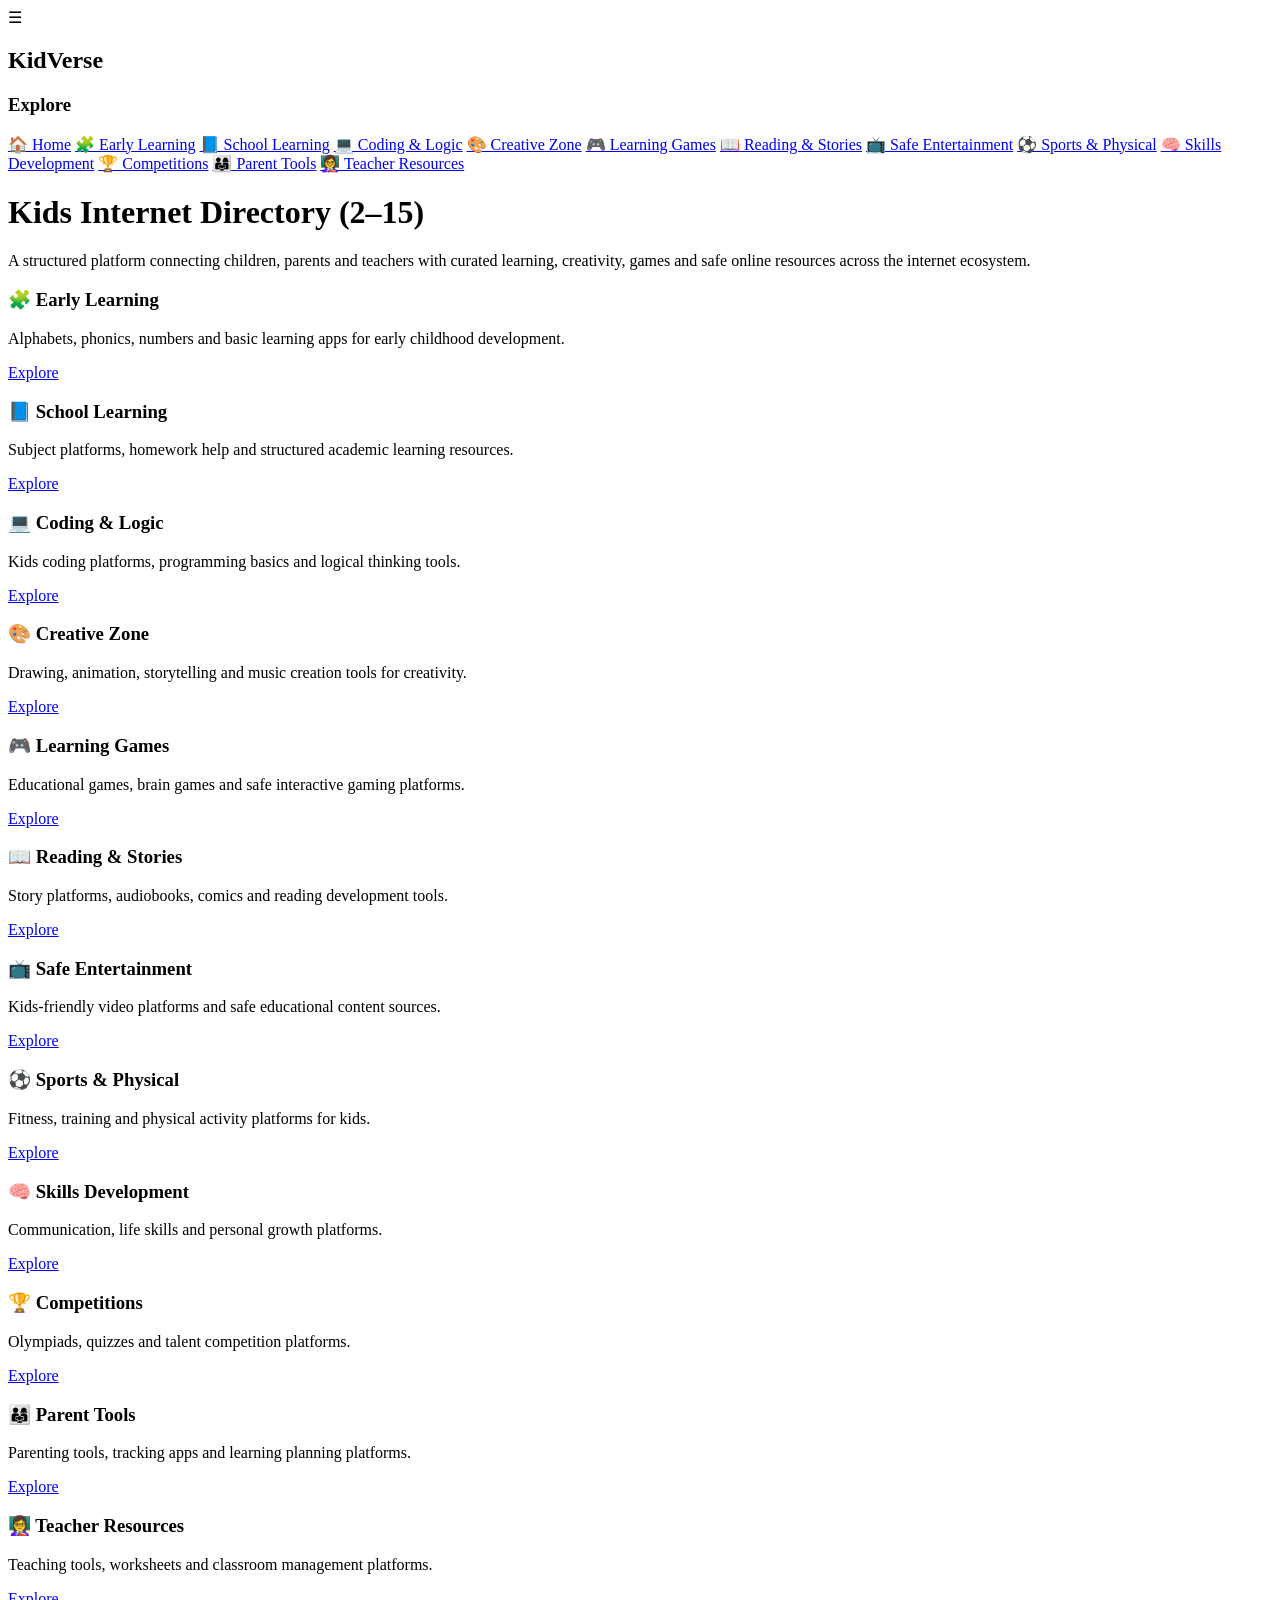
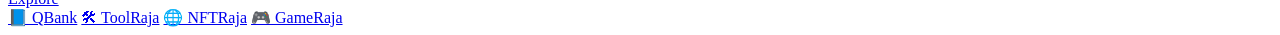
==== index.html @ d454a94f "Create index.html" ====
<!DOCTYPE html>
<html lang="en">
<head>
  <meta charset="UTF-8">
  <title>KidVerse – Kids Internet Directory</title>
  <meta name="viewport" content="width=device-width, initial-scale=1.0">
  <link rel="stylesheet" href="assets/css/core.css">
</head>
<body>

<!-- HEADER -->
<div class="app-header">
  <div class="menu-btn" onclick="toggleDrawer()">☰</div>
  <h2>KidVerse</h2>
</div>

<!-- SIDE DRAWER (INTERNAL ONLY) -->
<div class="drawer" id="drawer">
  <h3>Explore</h3>

  <a href="index.html">🏠 Home</a>
  <a href="category.html?type=early-learning">🧩 Early Learning</a>
  <a href="category.html?type=school-learning">📘 School Learning</a>
  <a href="category.html?type=coding-logic">💻 Coding & Logic</a>
  <a href="category.html?type=creative-zone">🎨 Creative Zone</a>
  <a href="category.html?type=learning-games">🎮 Learning Games</a>
  <a href="category.html?type=reading-stories">📖 Reading & Stories</a>
  <a href="category.html?type=safe-entertainment">📺 Safe Entertainment</a>
  <a href="category.html?type=sports-physical">⚽ Sports & Physical</a>
  <a href="category.html?type=skills-development">🧠 Skills Development</a>
  <a href="category.html?type=competitions-olympiads">🏆 Competitions</a>
  <a href="category.html?type=parent-tools">👨‍👩‍👧 Parent Tools</a>
  <a href="category.html?type=teacher-resources">👩‍🏫 Teacher Resources</a>
</div>

<div class="overlay" id="overlay" onclick="closeDrawer()"></div>

<!-- MAIN -->
<div class="container">

  <!-- HERO -->
  <div class="hero-card">
    <h1>Kids Internet Directory (2–15)</h1>
    <p>
      A structured platform connecting children, parents and teachers with curated learning,
      creativity, games and safe online resources across the internet ecosystem.
    </p>
  </div>

  <!-- CATEGORY GRID -->
  <div class="grid">

    <div class="card">
      <h3>🧩 Early Learning</h3>
      <p>Alphabets, phonics, numbers and basic learning apps for early childhood development.</p>
      <a href="category.html?type=early-learning" class="btn">Explore</a>
    </div>

    <div class="card">
      <h3>📘 School Learning</h3>
      <p>Subject platforms, homework help and structured academic learning resources.</p>
      <a href="category.html?type=school-learning" class="btn">Explore</a>
    </div>

    <div class="card">
      <h3>💻 Coding & Logic</h3>
      <p>Kids coding platforms, programming basics and logical thinking tools.</p>
      <a href="category.html?type=coding-logic" class="btn">Explore</a>
    </div>

    <div class="card">
      <h3>🎨 Creative Zone</h3>
      <p>Drawing, animation, storytelling and music creation tools for creativity.</p>
      <a href="category.html?type=creative-zone" class="btn">Explore</a>
    </div>

    <div class="card">
      <h3>🎮 Learning Games</h3>
      <p>Educational games, brain games and safe interactive gaming platforms.</p>
      <a href="category.html?type=learning-games" class="btn">Explore</a>
    </div>

    <div class="card">
      <h3>📖 Reading & Stories</h3>
      <p>Story platforms, audiobooks, comics and reading development tools.</p>
      <a href="category.html?type=reading-stories" class="btn">Explore</a>
    </div>

    <div class="card">
      <h3>📺 Safe Entertainment</h3>
      <p>Kids-friendly video platforms and safe educational content sources.</p>
      <a href="category.html?type=safe-entertainment" class="btn">Explore</a>
    </div>

    <div class="card">
      <h3>⚽ Sports & Physical</h3>
      <p>Fitness, training and physical activity platforms for kids.</p>
      <a href="category.html?type=sports-physical" class="btn">Explore</a>
    </div>

    <div class="card">
      <h3>🧠 Skills Development</h3>
      <p>Communication, life skills and personal growth platforms.</p>
      <a href="category.html?type=skills-development" class="btn">Explore</a>
    </div>

    <div class="card">
      <h3>🏆 Competitions</h3>
      <p>Olympiads, quizzes and talent competition platforms.</p>
      <a href="category.html?type=competitions-olympiads" class="btn">Explore</a>
    </div>

    <div class="card">
      <h3>👨‍👩‍👧 Parent Tools</h3>
      <p>Parenting tools, tracking apps and learning planning platforms.</p>
      <a href="category.html?type=parent-tools" class="btn">Explore</a>
    </div>

    <div class="card">
      <h3>👩‍🏫 Teacher Resources</h3>
      <p>Teaching tools, worksheets and classroom management platforms.</p>
      <a href="category.html?type=teacher-resources" class="btn">Explore</a>
    </div>

  </div>

</div>

<!-- BOTTOM NAV (EXTERNAL APPS) -->
<div class="bottom-nav">
  <a href="https://qbank.nftraja.com/" target="_blank">📘 QBank</a>
  <a href="https://tool.nftraja.com/" target="_blank">🛠 ToolRaja</a>
  <a href="https://www.nftraja.com/" target="_blank">🌐 NFTRaja</a>
  <a href="#">🎮 GameRaja</a>
</div>

<script src="assets/js/app.js"></script>

</body>
</html>
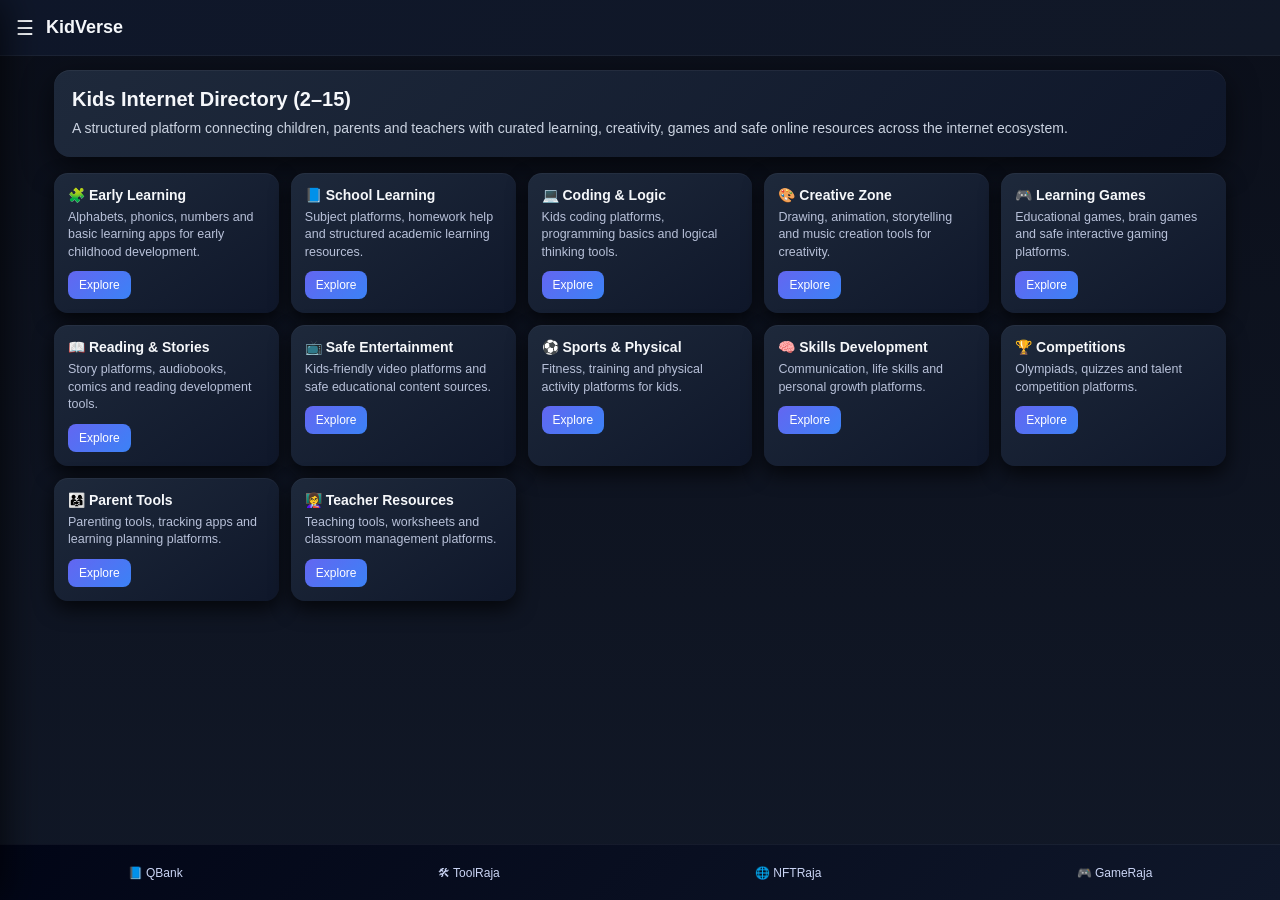
==== commit b1818255: "Update index.html" ====
--- a/index.html
+++ b/index.html
@@ -4,7 +4,7 @@
   <meta charset="UTF-8">
   <title>KidVerse – Kids Internet Directory</title>
   <meta name="viewport" content="width=device-width, initial-scale=1.0">
-  <link rel="stylesheet" href="assets/css/core.css">
+  <link rel="stylesheet" href="style.css">
 </head>
 <body>
 
--- a/style.css
+++ b/style.css
@@ -0,0 +1,228 @@
+/* =====================================
+   KIDVERSE – FINAL CORE.CSS
+   3D Gradient | Compact App UI
+===================================== */
+
+/* ===== RESET ===== */
+*{
+  margin:0;
+  padding:0;
+  box-sizing:border-box;
+}
+
+html,body{
+  height:100%;
+  font-family:-apple-system,BlinkMacSystemFont,"Segoe UI",Roboto,sans-serif;
+  background:linear-gradient(180deg,#0b0f1a,#111827);
+  color:#f5f7fa;
+  overflow-x:hidden;
+}
+
+/* ===== HEADER ===== */
+.app-header{
+  position:fixed;
+  top:0;
+  left:0;
+  width:100%;
+  height:56px;
+  background:linear-gradient(135deg,#0f172a,#111827);
+  display:flex;
+  align-items:center;
+  padding:0 16px;
+  z-index:1000;
+  border-bottom:1px solid rgba(255,255,255,0.05);
+  backdrop-filter:blur(10px);
+}
+
+.menu-btn{
+  font-size:20px;
+  cursor:pointer;
+  margin-right:12px;
+}
+
+.app-header h2{
+  font-size:18px;
+  font-weight:600;
+}
+
+/* ===== CONTAINER ===== */
+.container{
+  padding:70px 14px 80px;
+  max-width:1200px;
+  margin:auto;
+}
+
+/* ===== HERO ===== */
+.hero-card{
+  background:linear-gradient(135deg,#1e293b,#0f172a);
+  padding:18px;
+  border-radius:16px;
+  margin-bottom:16px;
+  box-shadow:
+    0 10px 30px rgba(0,0,0,0.6),
+    inset 0 1px 0 rgba(255,255,255,0.05);
+}
+
+.hero-card h1{
+  font-size:20px;
+  margin-bottom:8px;
+}
+
+.hero-card p{
+  font-size:14px;
+  color:#cbd3e1;
+  line-height:1.4;
+}
+
+/* ===== GRID ===== */
+.grid{
+  display:grid;
+  grid-template-columns:repeat(auto-fill,minmax(200px,1fr));
+  gap:12px;
+}
+
+/* ===== CARD ===== */
+.card{
+  background:linear-gradient(145deg,#1e293b,#0f172a);
+  padding:14px;
+  border-radius:14px;
+  position:relative;
+
+  box-shadow:
+    0 8px 20px rgba(0,0,0,0.7),
+    inset 0 1px 0 rgba(255,255,255,0.04);
+
+  transition:all 0.25s ease;
+}
+
+.card:hover{
+  transform:translateY(-4px) scale(1.01);
+  box-shadow:
+    0 14px 35px rgba(0,0,0,0.9),
+    0 0 15px rgba(99,102,241,0.2);
+}
+
+.card h3{
+  font-size:14px;
+  margin-bottom:6px;
+}
+
+.card p{
+  font-size:12.5px;
+  color:#b8c1d9;
+  margin-bottom:10px;
+  line-height:1.4;
+}
+
+/* ===== BUTTON ===== */
+.btn{
+  display:inline-block;
+  padding:7px 11px;
+  font-size:12px;
+  border-radius:8px;
+  background:linear-gradient(135deg,#6366f1,#3b82f6);
+  color:#fff;
+  text-decoration:none;
+  border:none;
+  transition:all 0.2s ease;
+}
+
+.btn:hover{
+  opacity:0.9;
+  transform:translateY(-1px);
+}
+
+/* ===== DRAWER ===== */
+.drawer{
+  position:fixed;
+  top:0;
+  left:-260px;
+  width:250px;
+  height:100%;
+  padding:60px 14px;
+  background:linear-gradient(180deg,#020617,#0f172a);
+  backdrop-filter:blur(12px);
+  border-right:1px solid rgba(255,255,255,0.08);
+  box-shadow:10px 0 40px rgba(0,0,0,0.8);
+  transition:0.3s ease;
+  z-index:1200;
+}
+
+.drawer.active{
+  left:0;
+}
+
+.drawer h3{
+  font-size:14px;
+  margin-bottom:14px;
+  color:#94a3b8;
+}
+
+.drawer a{
+  display:block;
+  padding:10px 12px;
+  margin-bottom:8px;
+  font-size:13px;
+  border-radius:10px;
+  text-decoration:none;
+  color:#e2e8f0;
+  background:rgba(255,255,255,0.04);
+  border:1px solid rgba(255,255,255,0.05);
+  transition:0.2s ease;
+}
+
+.drawer a:hover{
+  background:linear-gradient(90deg,#6366f1,#3b82f6);
+  transform:translateX(4px);
+}
+
+/* ===== OVERLAY ===== */
+.overlay{
+  position:fixed;
+  inset:0;
+  background:rgba(0,0,0,0.7);
+  backdrop-filter:blur(4px);
+  opacity:0;
+  visibility:hidden;
+  transition:0.3s;
+  z-index:1100;
+}
+
+.overlay.active{
+  opacity:1;
+  visibility:visible;
+}
+
+/* ===== BOTTOM NAV ===== */
+.bottom-nav{
+  position:fixed;
+  bottom:0;
+  left:0;
+  width:100%;
+  height:56px;
+  background:linear-gradient(135deg,#020617,#0f172a);
+  display:flex;
+  justify-content:space-around;
+  align-items:center;
+  border-top:1px solid rgba(255,255,255,0.05);
+  z-index:1000;
+}
+
+.bottom-nav a{
+  font-size:12px;
+  text-decoration:none;
+  color:#cbd5f5;
+  text-align:center;
+  transition:0.2s ease;
+}
+
+.bottom-nav a:hover{
+  color:#6366f1;
+}
+
+/* ===== RESPONSIVE ===== */
+@media(max-width:768px){
+  .grid{
+    grid-template-columns:repeat(auto-fill,minmax(160px,1fr));
+  }
+}
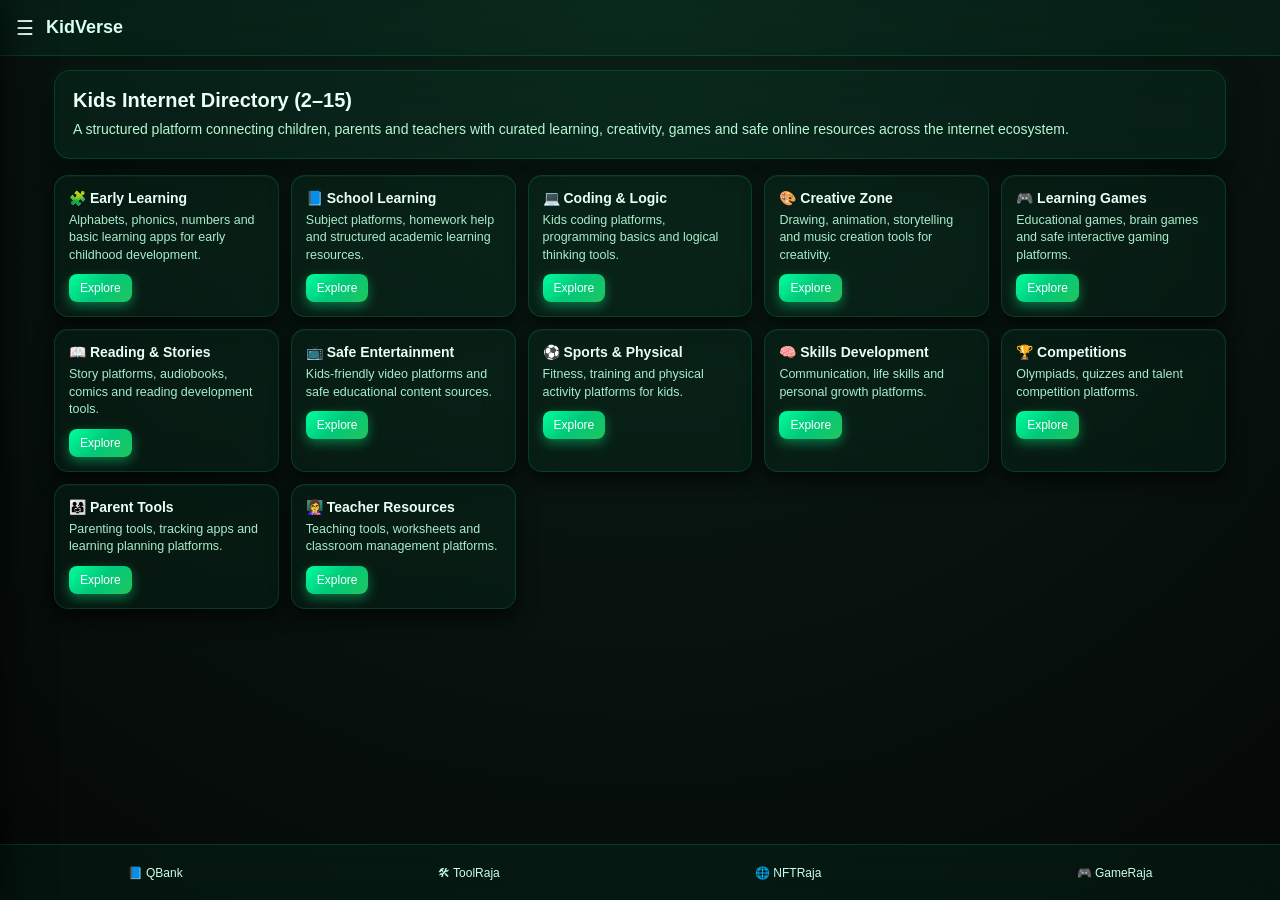
==== commit 4785a17a: "Update index.html" ====
--- a/index.html
+++ b/index.html
@@ -16,6 +16,10 @@
 
 <!-- SIDE DRAWER (INTERNAL ONLY) -->
 <div class="drawer" id="drawer">
+
+  <!-- BACK BUTTON -->
+  <div class="drawer-back" onclick="closeDrawer()">← Back</div>
+
   <h3>Explore</h3>
 
   <a href="index.html">🏠 Home</a>
@@ -31,6 +35,7 @@
   <a href="category.html?type=competitions-olympiads">🏆 Competitions</a>
   <a href="category.html?type=parent-tools">👨‍👩‍👧 Parent Tools</a>
   <a href="category.html?type=teacher-resources">👩‍🏫 Teacher Resources</a>
+
 </div>
 
 <div class="overlay" id="overlay" onclick="closeDrawer()"></div>
@@ -134,7 +139,7 @@
   <a href="#">🎮 GameRaja</a>
 </div>
 
-<script src="assets/js/app.js"></script>
+<script src="app.js"></script>
 
 </body>
 </html>
--- a/style.css
+++ b/style.css
@@ -1,6 +1,6 @@
 /* =====================================
-   KIDVERSE – FINAL CORE.CSS
-   3D Gradient | Compact App UI
+   KIDVERSE – FINAL CORE.CSS (LOCKED)
+   NFTRaja Green Glass + 3D Gradient UI
 ===================================== */
 
 /* ===== RESET ===== */
@@ -13,8 +13,8 @@
 html,body{
   height:100%;
   font-family:-apple-system,BlinkMacSystemFont,"Segoe UI",Roboto,sans-serif;
-  background:linear-gradient(180deg,#0b0f1a,#111827);
-  color:#f5f7fa;
+  background:radial-gradient(circle at top,#0b1f17,#050807);
+  color:#eafff6;
   overflow-x:hidden;
 }
 
@@ -25,13 +25,13 @@
   left:0;
   width:100%;
   height:56px;
-  background:linear-gradient(135deg,#0f172a,#111827);
+  background:rgba(0,255,150,0.05);
+  backdrop-filter:blur(14px);
   display:flex;
   align-items:center;
   padding:0 16px;
   z-index:1000;
-  border-bottom:1px solid rgba(255,255,255,0.05);
-  backdrop-filter:blur(10px);
+  border-bottom:1px solid rgba(0,255,150,0.15);
 }
 
 .menu-btn{
@@ -43,6 +43,7 @@
 .app-header h2{
   font-size:18px;
   font-weight:600;
+  color:#d8fff2;
 }
 
 /* ===== CONTAINER ===== */
@@ -54,13 +55,16 @@
 
 /* ===== HERO ===== */
 .hero-card{
-  background:linear-gradient(135deg,#1e293b,#0f172a);
+  background:rgba(0,255,150,0.05);
+  backdrop-filter:blur(20px);
+  border:1px solid rgba(0,255,150,0.15);
   padding:18px;
   border-radius:16px;
   margin-bottom:16px;
+
   box-shadow:
-    0 10px 30px rgba(0,0,0,0.6),
-    inset 0 1px 0 rgba(255,255,255,0.05);
+    0 10px 30px rgba(0,0,0,0.7),
+    0 0 20px rgba(0,255,150,0.08);
 }
 
 .hero-card h1{
@@ -70,7 +74,7 @@
 
 .hero-card p{
   font-size:14px;
-  color:#cbd3e1;
+  color:#b7f7d5;
   line-height:1.4;
 }
 
@@ -83,7 +87,10 @@
 
 /* ===== CARD ===== */
 .card{
-  background:linear-gradient(145deg,#1e293b,#0f172a);
+  background:rgba(0,255,150,0.04);
+  backdrop-filter:blur(18px);
+  border:1px solid rgba(0,255,150,0.15);
+
   padding:14px;
   border-radius:14px;
   position:relative;
@@ -99,7 +106,7 @@
   transform:translateY(-4px) scale(1.01);
   box-shadow:
     0 14px 35px rgba(0,0,0,0.9),
-    0 0 15px rgba(99,102,241,0.2);
+    0 0 20px rgba(0,255,150,0.25);
 }
 
 .card h3{
@@ -109,27 +116,30 @@
 
 .card p{
   font-size:12.5px;
-  color:#b8c1d9;
+  color:#a7eecb;
   margin-bottom:10px;
   line-height:1.4;
 }
 
-/* ===== BUTTON ===== */
+/* ===== BUTTON (COLORFUL GRADIENT) ===== */
 .btn{
   display:inline-block;
   padding:7px 11px;
   font-size:12px;
   border-radius:8px;
-  background:linear-gradient(135deg,#6366f1,#3b82f6);
-  color:#fff;
   text-decoration:none;
   border:none;
-  transition:all 0.2s ease;
+  color:#fff;
+
+  background:linear-gradient(135deg,#00ff9c,#00c97a,#22c55e);
+  box-shadow:0 4px 12px rgba(0,255,150,0.4);
+
+  transition:all 0.25s ease;
 }
 
 .btn:hover{
-  opacity:0.9;
-  transform:translateY(-1px);
+  transform:translateY(-2px) scale(1.03);
+  box-shadow:0 6px 18px rgba(0,255,150,0.6);
 }
 
 /* ===== DRAWER ===== */
@@ -140,22 +150,37 @@
   width:250px;
   height:100%;
   padding:60px 14px;
-  background:linear-gradient(180deg,#020617,#0f172a);
-  backdrop-filter:blur(12px);
-  border-right:1px solid rgba(255,255,255,0.08);
+
+  background:rgba(0,255,150,0.08);
+  backdrop-filter:blur(22px);
+
+  border-right:1px solid rgba(0,255,150,0.2);
   box-shadow:10px 0 40px rgba(0,0,0,0.8);
+
   transition:0.3s ease;
   z-index:1200;
 }
 
 .drawer.active{
   left:0;
+}
+
+/* BACK BUTTON */
+.drawer-back{
+  font-size:13px;
+  margin-bottom:14px;
+  cursor:pointer;
+  color:#9fffdc;
+}
+
+.drawer-back:hover{
+  color:#00ff9c;
 }
 
 .drawer h3{
   font-size:14px;
   margin-bottom:14px;
-  color:#94a3b8;
+  color:#9bead0;
 }
 
 .drawer a{
@@ -165,14 +190,17 @@
   font-size:13px;
   border-radius:10px;
   text-decoration:none;
-  color:#e2e8f0;
-  background:rgba(255,255,255,0.04);
-  border:1px solid rgba(255,255,255,0.05);
-  transition:0.2s ease;
+
+  color:#eafff6;
+  background:rgba(0,255,150,0.05);
+  border:1px solid rgba(0,255,150,0.15);
+
+  transition:0.25s ease;
 }
 
 .drawer a:hover{
-  background:linear-gradient(90deg,#6366f1,#3b82f6);
+  background:linear-gradient(135deg,#00ff9c,#00c97a);
+  color:#022c22;
   transform:translateX(4px);
 }
 
@@ -181,7 +209,7 @@
   position:fixed;
   inset:0;
   background:rgba(0,0,0,0.7);
-  backdrop-filter:blur(4px);
+  backdrop-filter:blur(5px);
   opacity:0;
   visibility:hidden;
   transition:0.3s;
@@ -200,24 +228,28 @@
   left:0;
   width:100%;
   height:56px;
-  background:linear-gradient(135deg,#020617,#0f172a);
+
+  background:rgba(0,255,150,0.05);
+  backdrop-filter:blur(14px);
+
   display:flex;
   justify-content:space-around;
   align-items:center;
-  border-top:1px solid rgba(255,255,255,0.05);
+
+  border-top:1px solid rgba(0,255,150,0.15);
   z-index:1000;
 }
 
 .bottom-nav a{
   font-size:12px;
   text-decoration:none;
-  color:#cbd5f5;
+  color:#caffea;
   text-align:center;
   transition:0.2s ease;
 }
 
 .bottom-nav a:hover{
-  color:#6366f1;
+  color:#00ff9c;
 }
 
 /* ===== RESPONSIVE ===== */
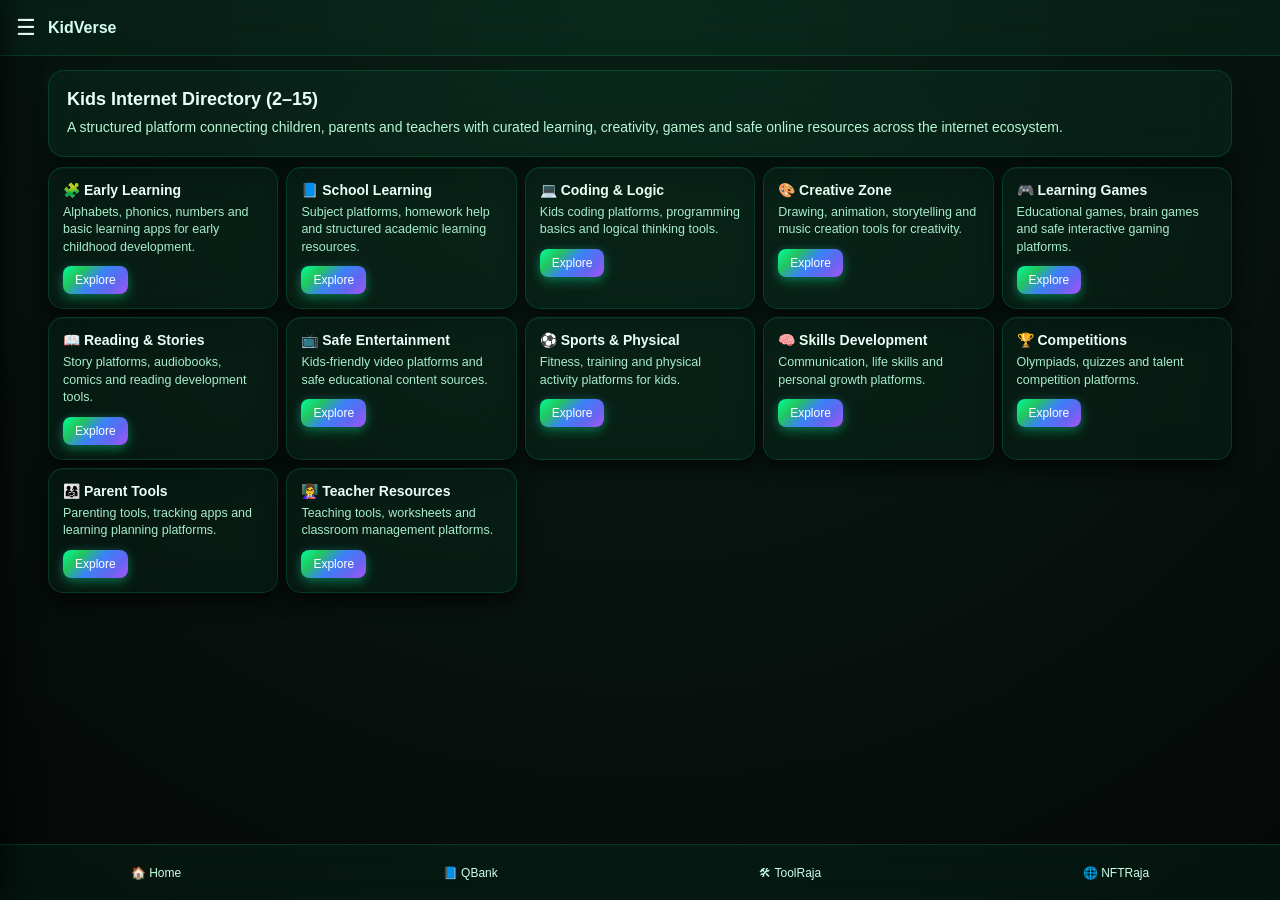
==== commit f91d8d38: "Update index.html" ====
--- a/index.html
+++ b/index.html
@@ -131,12 +131,12 @@
 
 </div>
 
-<!-- BOTTOM NAV (EXTERNAL APPS) -->
+<!-- BOTTOM NAV -->
 <div class="bottom-nav">
+  <a href="index.html">🏠 Home</a>
   <a href="https://qbank.nftraja.com/" target="_blank">📘 QBank</a>
   <a href="https://tool.nftraja.com/" target="_blank">🛠 ToolRaja</a>
   <a href="https://www.nftraja.com/" target="_blank">🌐 NFTRaja</a>
-  <a href="#">🎮 GameRaja</a>
 </div>
 
 <script src="app.js"></script>
--- a/style.css
+++ b/style.css
@@ -35,20 +35,20 @@
 }
 
 .menu-btn{
-  font-size:20px;
+  font-size:22px;
   cursor:pointer;
   margin-right:12px;
 }
 
 .app-header h2{
-  font-size:18px;
+  font-size:16px;
   font-weight:600;
   color:#d8fff2;
 }
 
 /* ===== CONTAINER ===== */
 .container{
-  padding:70px 14px 80px;
+  padding:70px 8px 70px;
   max-width:1200px;
   margin:auto;
 }
@@ -60,7 +60,7 @@
   border:1px solid rgba(0,255,150,0.15);
   padding:18px;
   border-radius:16px;
-  margin-bottom:16px;
+  margin-bottom:10px;
 
   box-shadow:
     0 10px 30px rgba(0,0,0,0.7),
@@ -68,7 +68,7 @@
 }
 
 .hero-card h1{
-  font-size:20px;
+  font-size:18px;
   margin-bottom:8px;
 }
 
@@ -82,7 +82,7 @@
 .grid{
   display:grid;
   grid-template-columns:repeat(auto-fill,minmax(200px,1fr));
-  gap:12px;
+  gap:8px;
 }
 
 /* ===== CARD ===== */
@@ -92,7 +92,7 @@
   border:1px solid rgba(0,255,150,0.15);
 
   padding:14px;
-  border-radius:14px;
+  border-radius:15px;
   position:relative;
 
   box-shadow:
@@ -121,25 +121,38 @@
   line-height:1.4;
 }
 
-/* ===== BUTTON (COLORFUL GRADIENT) ===== */
+/* ===== BUTTON (STATIC COLORFUL GRADIENT – PERFORMANCE SAFE) ===== */
 .btn{
   display:inline-block;
-  padding:7px 11px;
+  padding:7px 12px;
   font-size:12px;
   border-radius:8px;
   text-decoration:none;
   border:none;
   color:#fff;
 
-  background:linear-gradient(135deg,#00ff9c,#00c97a,#22c55e);
-  box-shadow:0 4px 12px rgba(0,255,150,0.4);
-
-  transition:all 0.25s ease;
+  background:linear-gradient(
+    135deg,
+    #00ff9c,
+    #22c55e,
+    #3b82f6,
+    #6366f1,
+    #a855f7
+  );
+
+  box-shadow:
+    0 4px 12px rgba(0,255,150,0.35),
+    0 0 10px rgba(99,102,241,0.15);
+
+  transition:transform 0.2s ease, box-shadow 0.2s ease;
 }
 
 .btn:hover{
-  transform:translateY(-2px) scale(1.03);
-  box-shadow:0 6px 18px rgba(0,255,150,0.6);
+  transform:translateY(-2px);
+
+  box-shadow:
+    0 6px 16px rgba(0,255,150,0.5),
+    0 0 14px rgba(168,85,247,0.25);
 }
 
 /* ===== DRAWER ===== */
@@ -149,13 +162,13 @@
   left:-260px;
   width:250px;
   height:100%;
-  padding:60px 14px;
+  padding:20px 12px;
 
   background:rgba(0,255,150,0.08);
   backdrop-filter:blur(22px);
 
   border-right:1px solid rgba(0,255,150,0.2);
-  box-shadow:10px 0 40px rgba(0,0,0,0.8);
+  box-shadow:10px 0 30px rgba(0,0,0,0.8);
 
   transition:0.3s ease;
   z-index:1200;
@@ -168,7 +181,7 @@
 /* BACK BUTTON */
 .drawer-back{
   font-size:13px;
-  margin-bottom:14px;
+  margin-bottom:10px;
   cursor:pointer;
   color:#9fffdc;
 }
@@ -178,15 +191,15 @@
 }
 
 .drawer h3{
-  font-size:14px;
-  margin-bottom:14px;
+  font-size:13px;
+  margin-bottom:10px;
   color:#9bead0;
 }
 
 .drawer a{
   display:block;
-  padding:10px 12px;
-  margin-bottom:8px;
+  padding:8px 10px;
+  margin-bottom:6px;
   font-size:13px;
   border-radius:10px;
   text-decoration:none;
@@ -202,6 +215,18 @@
   background:linear-gradient(135deg,#00ff9c,#00c97a);
   color:#022c22;
   transform:translateX(4px);
+}
+
+/* DRAWER SCROLL FIX */
+.drawer{
+  overflow-y:auto;
+  -webkit-overflow-scrolling:touch;
+}
+
+/* BODY LOCK */
+body.drawer-open{
+  overflow:hidden;
+  height:100%;
 }
 
 /* ===== OVERLAY ===== */
@@ -257,4 +282,4 @@
   .grid{
     grid-template-columns:repeat(auto-fill,minmax(160px,1fr));
   }
-}+}
